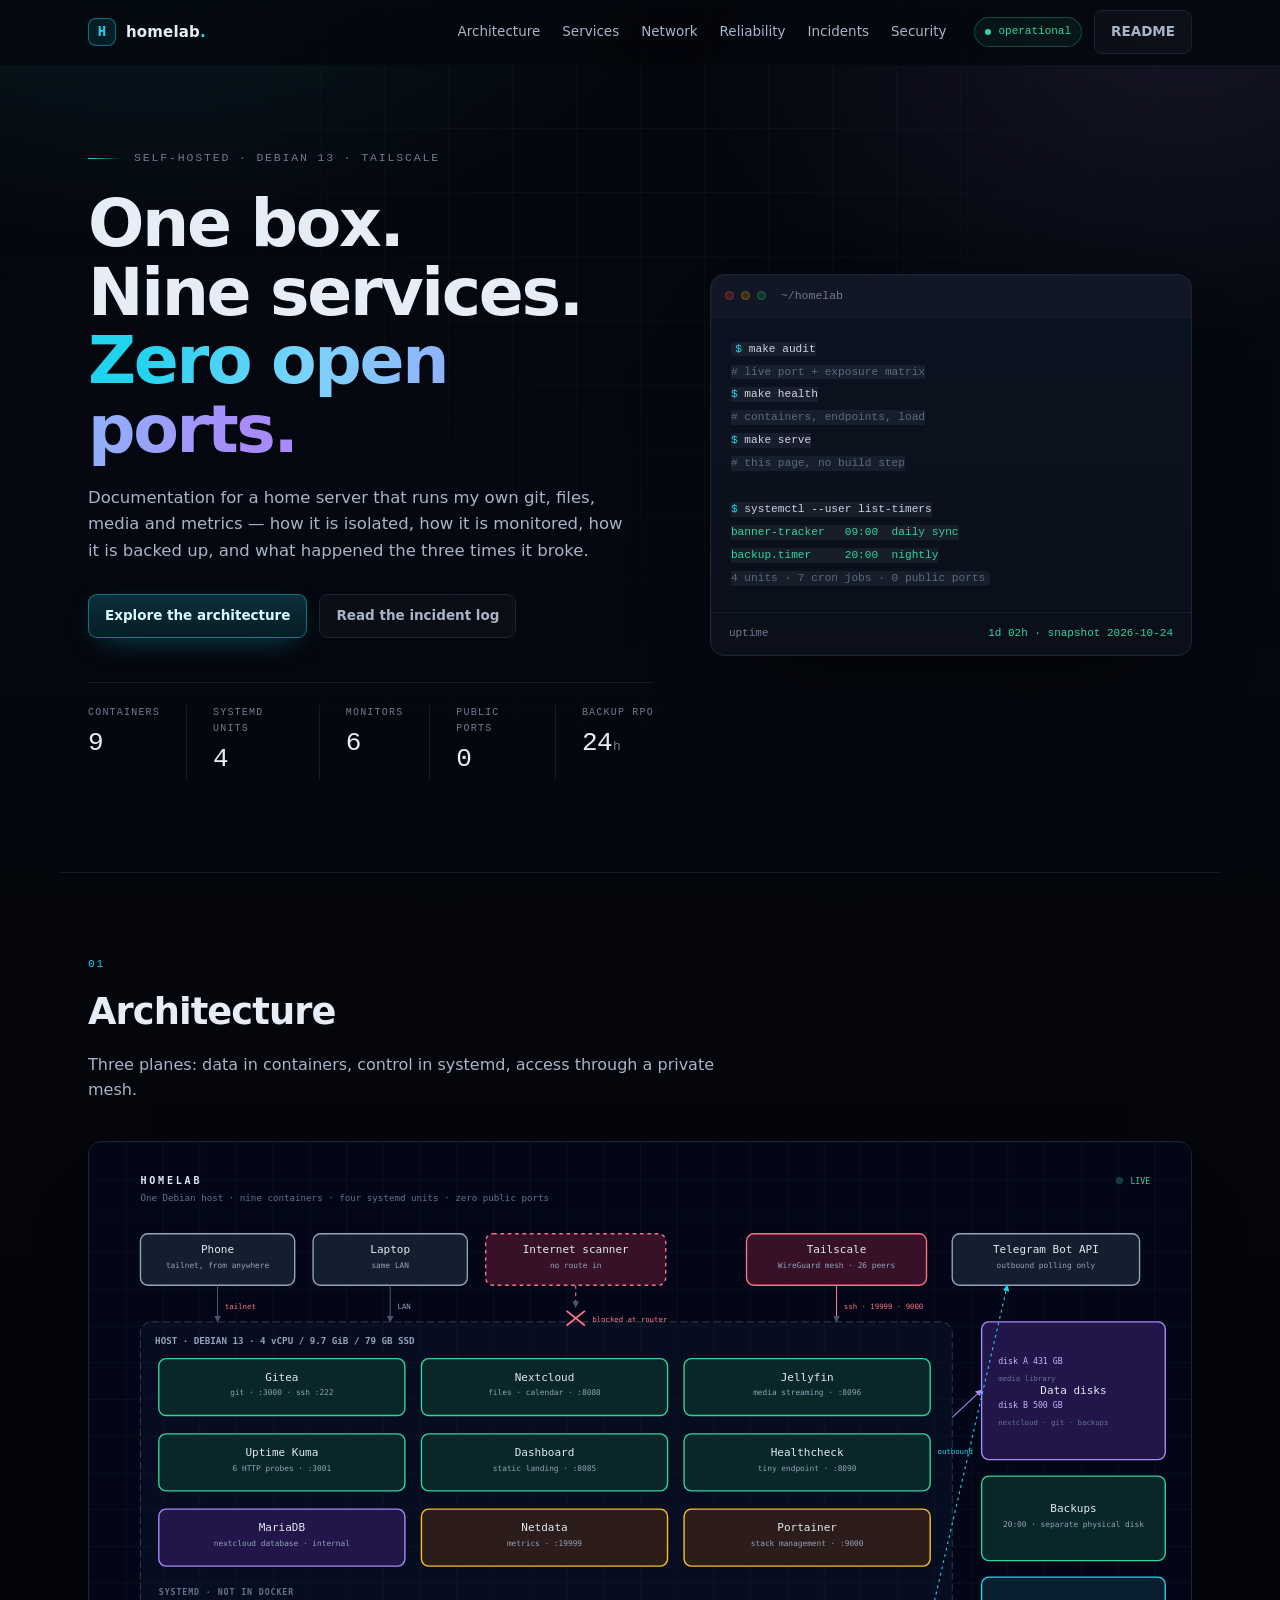
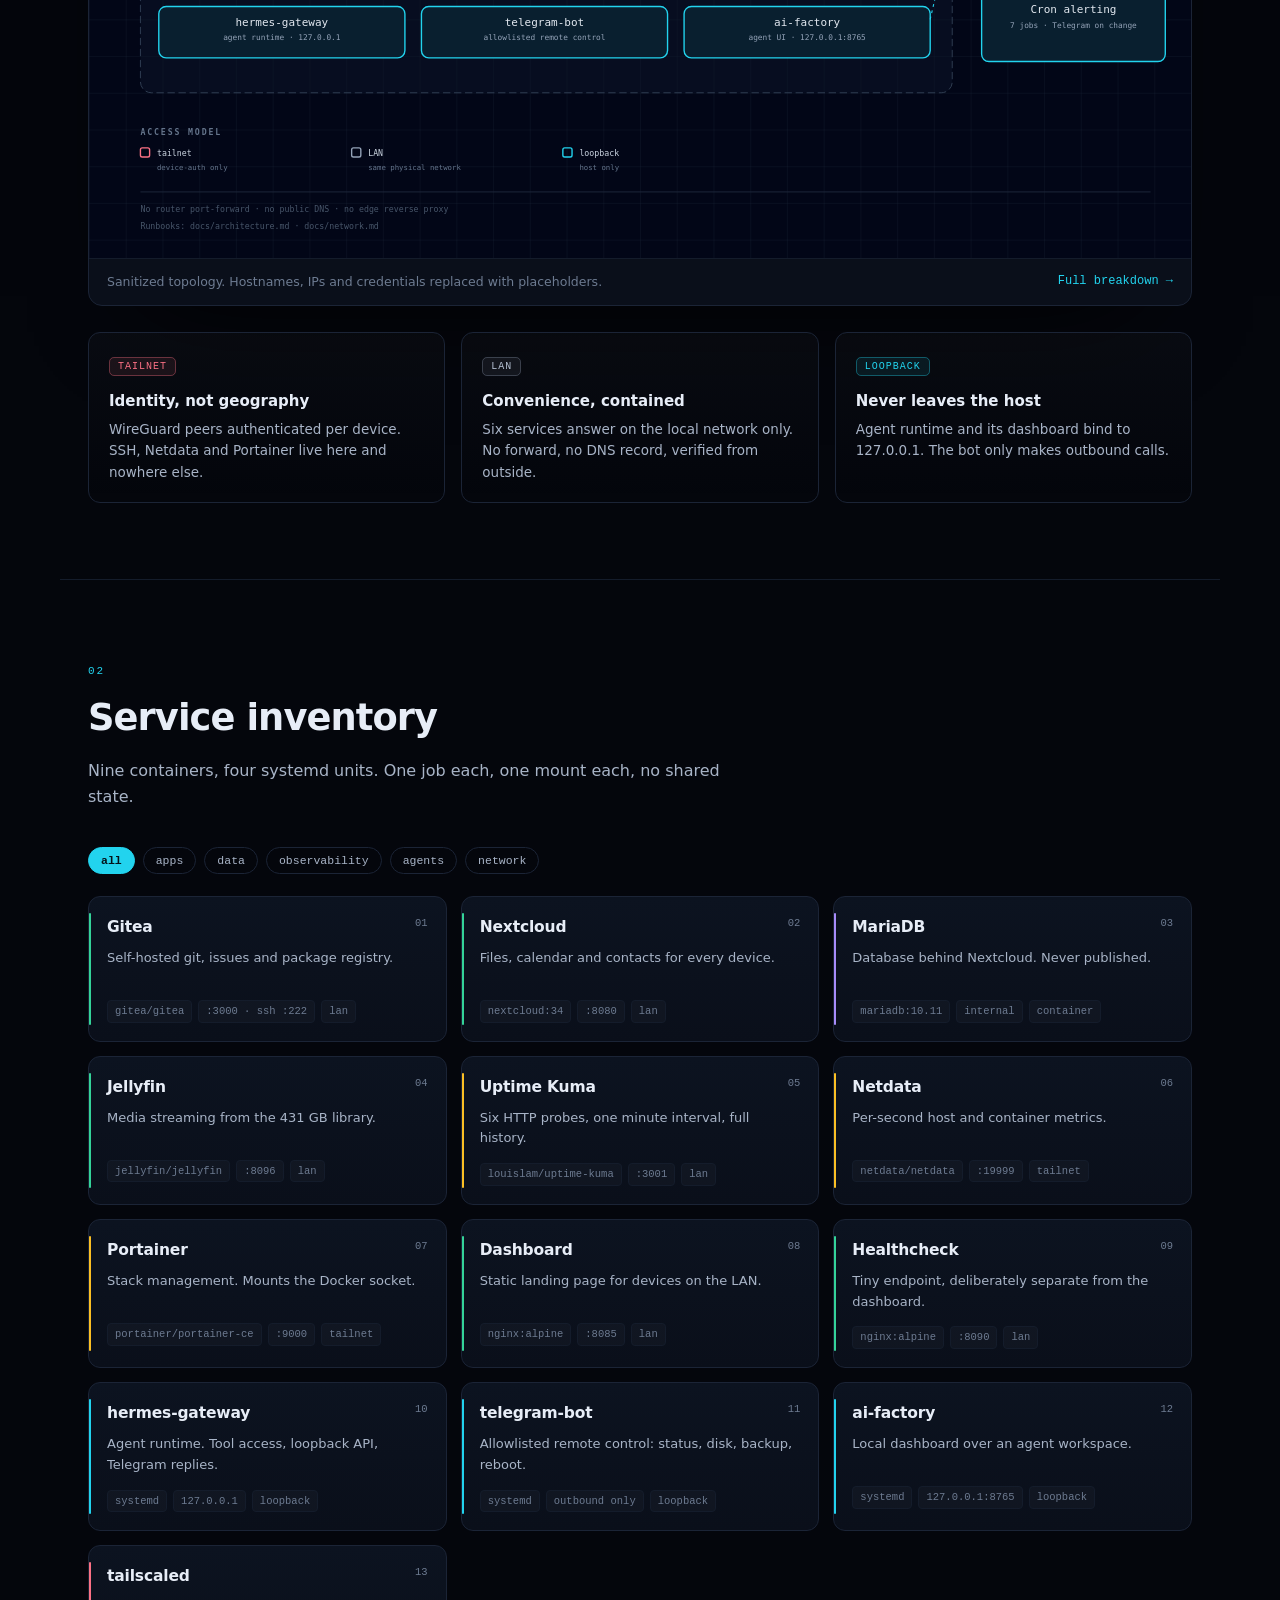
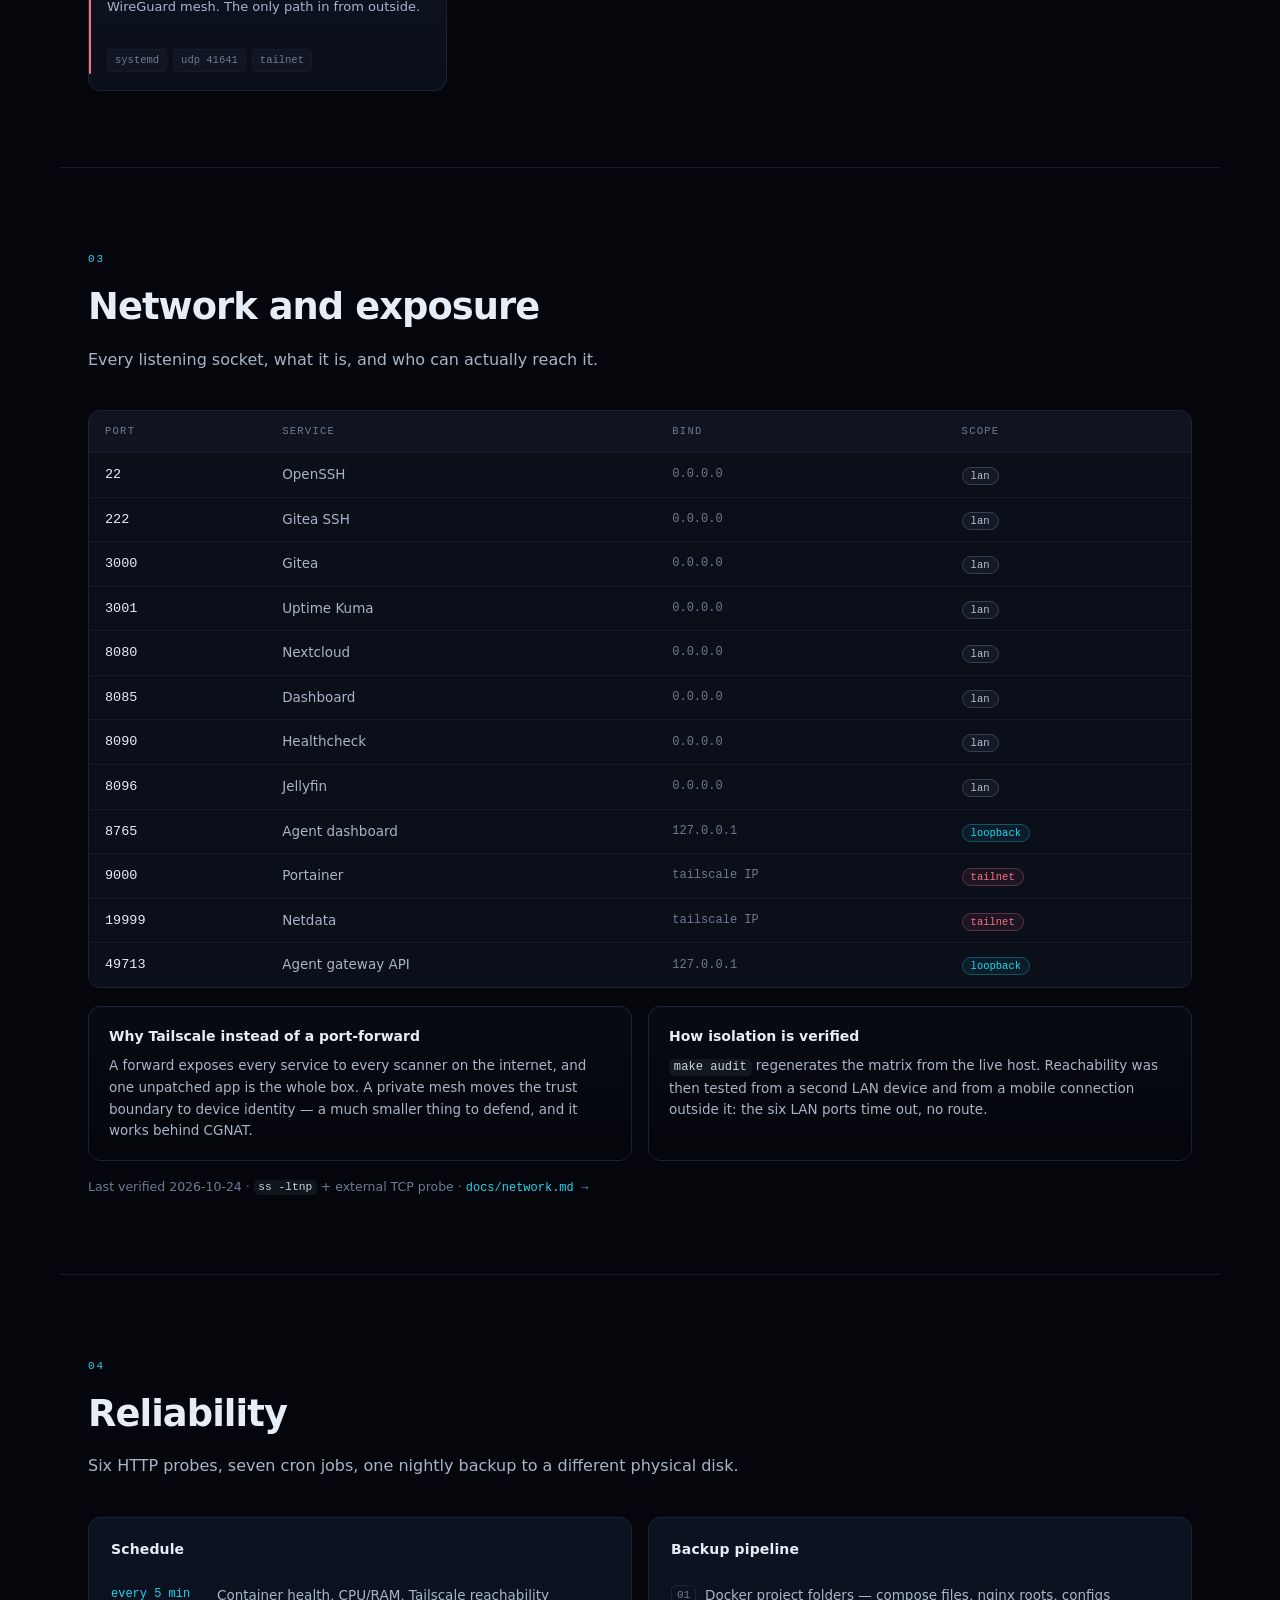
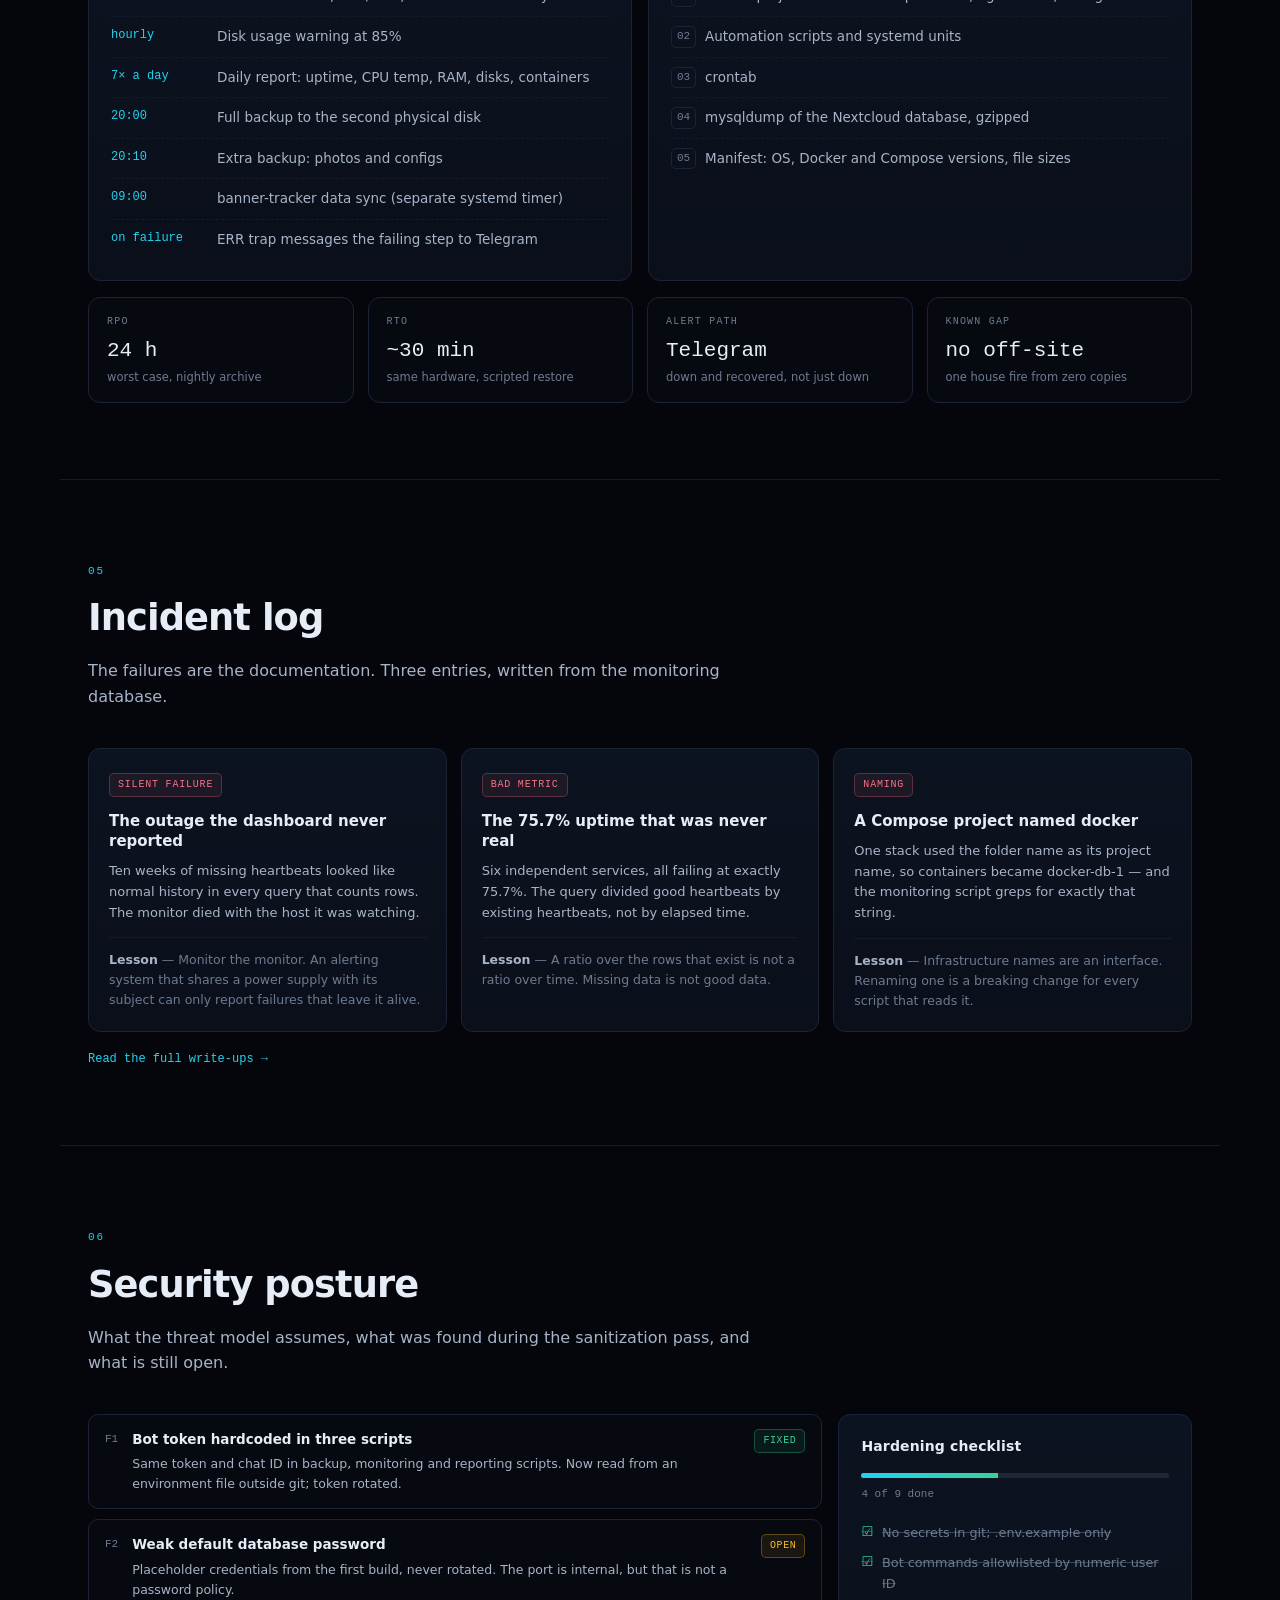
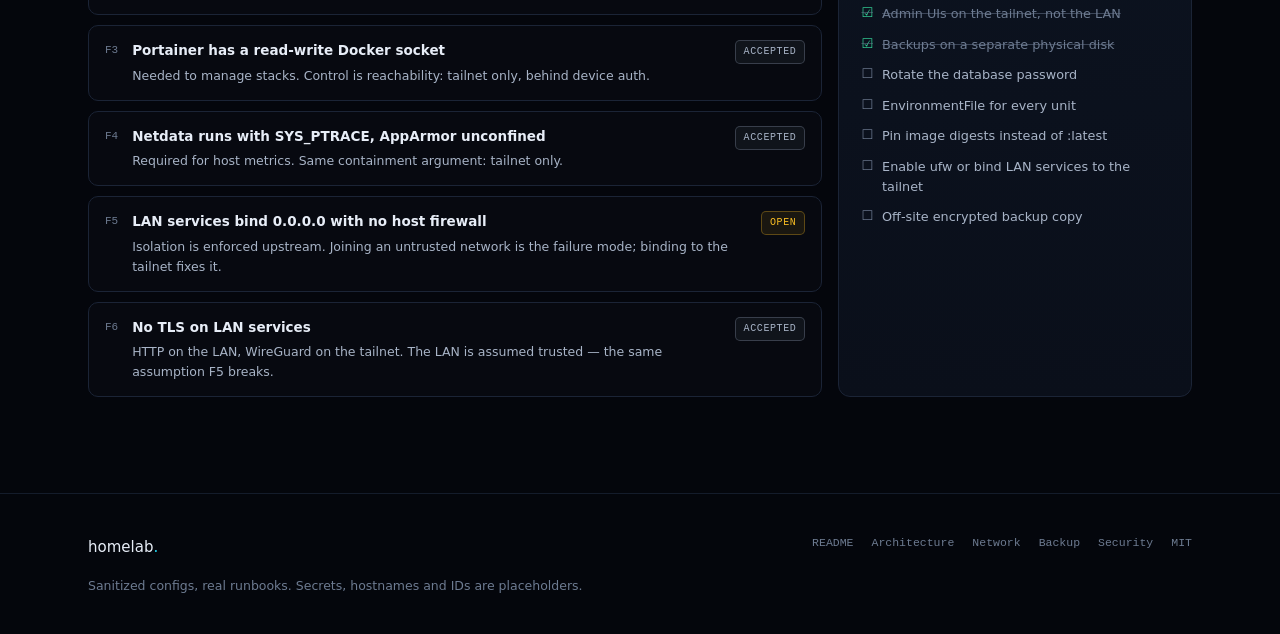
==== site/index.html @ be430cbb "docs: self-hosted homelab — architecture, runbooks, incidents, portfolio UI - README: service invent" ====
<!DOCTYPE html>
<html lang="en">
<head>
<meta charset="utf-8">
<meta name="viewport" content="width=device-width, initial-scale=1">
<title>homelab — one box, nine services, zero open ports</title>
<meta name="description" content="Architecture, network model, monitoring, backups and incident log for a self-hosted Debian server running nine containers and four systemd services behind Tailscale.">
<meta name="color-scheme" content="dark">
<link rel="icon" href="data:image/svg+xml,<svg xmlns='http://www.w3.org/2000/svg' viewBox='0 0 100 100'><rect width='100' height='100' rx='20' fill='%23020617'/><text x='50' y='68' font-size='52' font-family='monospace' fill='%2322d3ee' text-anchor='middle'>H</text></svg>">
<link rel="stylesheet" href="styles.css">
</head>
<body>
<a class="skip" href="#main">Skip to content</a>

<header class="nav" id="nav">
  <div class="wrap nav-inner">
    <a class="brand" href="#top">
      <span class="brand-mark">H</span>
      <span class="brand-text">homelab<span class="brand-dot">.</span></span>
    </a>
    <nav class="nav-links" aria-label="Sections">
      <a href="#architecture">Architecture</a>
      <a href="#services">Services</a>
      <a href="#network">Network</a>
      <a href="#reliability">Reliability</a>
      <a href="#incidents">Incidents</a>
      <a href="#security">Security</a>
    </nav>
    <div class="nav-actions">
      <span class="status-pill"><span class="pulse"></span>operational</span>
      <a class="btn btn-ghost" href="../README.md">README</a>
    </div>
  </div>
</header>

<main id="main">
  <section class="hero wrap" id="top">
    <div class="hero-copy">
      <p class="eyebrow"><span class="eyebrow-line"></span>self-hosted · debian 13 · tailscale</p>
      <h1>One box.<br>Nine services.<br><span class="grad">Zero open ports.</span></h1>
      <p class="lede">
        Documentation for a home server that runs my own git, files, media and metrics —
        how it is isolated, how it is monitored, how it is backed up, and what happened
        the three times it broke.
      </p>
      <div class="cta-row">
        <a class="btn btn-primary" href="#architecture">Explore the architecture</a>
        <a class="btn btn-ghost" href="#incidents">Read the incident log</a>
      </div>
      <dl class="stats" id="stats">
        <div><dt>containers</dt><dd data-count="9">0</dd></div>
        <div><dt>systemd units</dt><dd data-count="4">0</dd></div>
        <div><dt>monitors</dt><dd data-count="6">0</dd></div>
        <div><dt>public ports</dt><dd data-count="0">0</dd></div>
        <div><dt>backup RPO</dt><dd>24<span class="unit">h</span></dd></div>
      </dl>
    </div>

    <aside class="hero-panel" aria-label="Operations quick reference">
      <div class="panel-head">
        <span class="dot dot-red"></span><span class="dot dot-amber"></span><span class="dot dot-green"></span>
        <span class="panel-title">~/homelab</span>
      </div>
      <pre class="terminal"><code><span class="t-prompt">$</span> make audit
<span class="t-dim"># live port + exposure matrix</span>
<span class="t-prompt">$</span> make health
<span class="t-dim"># containers, endpoints, load</span>
<span class="t-prompt">$</span> make serve
<span class="t-dim"># this page, no build step</span>

<span class="t-prompt">$</span> systemctl --user list-timers
<span class="t-ok">banner-tracker   09:00  daily sync</span>
<span class="t-ok">backup.timer     20:00  nightly</span>
<span class="t-dim">4 units · 7 cron jobs · 0 public ports</span></code></pre>
      <div class="panel-foot">
        <span class="mono">uptime</span>
        <span class="mono ok" id="uptime">checking…</span>
      </div>
    </aside>
  </section>

  <section class="wrap section" id="architecture">
    <div class="section-head">
      <span class="sec-num">01</span>
      <h2>Architecture</h2>
      <p>Three planes: data in containers, control in systemd, access through a private mesh.</p>
    </div>
    <figure class="diagram">
      <img src="assets/architecture.svg" alt="Diagram: phone and laptop reach the host over Tailscale or the LAN; an internet scanner is blocked at the router; the host runs Gitea, Nextcloud, MariaDB, Jellyfin, Uptime Kuma, Netdata, Portainer, a dashboard, a healthcheck endpoint and three systemd services." loading="lazy" width="1200" height="780">
      <figcaption>
        <span>Sanitized topology. Hostnames, IPs and credentials replaced with placeholders.</span>
        <a class="link-arrow" href="../docs/architecture.md">Full breakdown</a>
      </figcaption>
    </figure>
    <div class="tier-grid">
      <article class="tier">
        <span class="tier-tag tailnet">tailnet</span>
        <h3>Identity, not geography</h3>
        <p>WireGuard peers authenticated per device. SSH, Netdata and Portainer live here and nowhere else.</p>
      </article>
      <article class="tier">
        <span class="tier-tag lan">LAN</span>
        <h3>Convenience, contained</h3>
        <p>Six services answer on the local network only. No forward, no DNS record, verified from outside.</p>
      </article>
      <article class="tier">
        <span class="tier-tag loopback">loopback</span>
        <h3>Never leaves the host</h3>
        <p>Agent runtime and its dashboard bind to 127.0.0.1. The bot only makes outbound calls.</p>
      </article>
    </div>
  </section>

  <section class="wrap section" id="services">
    <div class="section-head">
      <span class="sec-num">02</span>
      <h2>Service inventory</h2>
      <p>Nine containers, four systemd units. One job each, one mount each, no shared state.</p>
    </div>
    <div class="filters" id="filters" role="tablist" aria-label="Filter services"></div>
    <div class="service-grid" id="service-grid"></div>
  </section>

  <section class="wrap section" id="network">
    <div class="section-head">
      <span class="sec-num">03</span>
      <h2>Network and exposure</h2>
      <p>Every listening socket, what it is, and who can actually reach it.</p>
    </div>
    <div class="port-wrap">
      <table class="ports">
        <thead><tr><th>Port</th><th>Service</th><th>Bind</th><th>Scope</th></tr></thead>
        <tbody id="port-body"></tbody>
      </table>
    </div>
    <div class="note-row">
      <div class="note">
        <h3>Why Tailscale instead of a port-forward</h3>
        <p>A forward exposes every service to every scanner on the internet, and one unpatched app is the whole box. A private mesh moves the trust boundary to device identity — a much smaller thing to defend, and it works behind CGNAT.</p>
      </div>
      <div class="note">
        <h3>How isolation is verified</h3>
        <p><code>make audit</code> regenerates the matrix from the live host. Reachability was then tested from a second LAN device and from a mobile connection outside it: the six LAN ports time out, no route.</p>
      </div>
    </div>
    <p class="fine">Last verified 2026-10-24 · <code>ss -ltnp</code> + external TCP probe · <a class="link-arrow" href="../docs/network.md">docs/network.md</a></p>
  </section>

  <section class="wrap section" id="reliability">
    <div class="section-head">
      <span class="sec-num">04</span>
      <h2>Reliability</h2>
      <p>Six HTTP probes, seven cron jobs, one nightly backup to a different physical disk.</p>
    </div>
    <div class="two-col">
      <div class="card list-card">
        <h3>Schedule</h3>
        <ul class="timeline" id="cron"></ul>
      </div>
      <div class="card list-card">
        <h3>Backup pipeline</h3>
        <ol class="steps" id="backup-steps"></ol>
      </div>
    </div>
    <div class="metrics">
      <div class="metric"><span class="metric-k">RPO</span><span class="metric-v">24 h</span><span class="metric-n">worst case, nightly archive</span></div>
      <div class="metric"><span class="metric-k">RTO</span><span class="metric-v">~30 min</span><span class="metric-n">same hardware, scripted restore</span></div>
      <div class="metric"><span class="metric-k">Alert path</span><span class="metric-v">Telegram</span><span class="metric-n">down and recovered, not just down</span></div>
      <div class="metric"><span class="metric-k">Known gap</span><span class="metric-v">no off-site</span><span class="metric-n">one house fire from zero copies</span></div>
    </div>
  </section>

  <section class="wrap section" id="incidents">
    <div class="section-head">
      <span class="sec-num">05</span>
      <h2>Incident log</h2>
      <p>The failures are the documentation. Three entries, written from the monitoring database.</p>
    </div>
    <div class="incident-grid" id="incidents-list"></div>
    <p class="fine"><a class="link-arrow" href="../docs/incidents.md">Read the full write-ups</a></p>
  </section>

  <section class="wrap section" id="security">
    <div class="section-head">
      <span class="sec-num">06</span>
      <h2>Security posture</h2>
      <p>What the threat model assumes, what was found during the sanitization pass, and what is still open.</p>
    </div>
    <div class="two-col sec-col">
      <div class="findings" id="findings"></div>
      <div class="card checklist-card">
        <h3>Hardening checklist</h3>
        <div class="progress"><span id="progress-bar"></span></div>
        <p class="progress-label"><span id="progress-done">0</span> of <span id="progress-total">0</span> done</p>
        <ul class="checklist" id="checklist"></ul>
      </div>
    </div>
  </section>
</main>

<footer class="footer">
  <div class="wrap footer-inner">
    <div>
      <span class="brand-text">homelab<span class="brand-dot">.</span></span>
      <p class="fine">Sanitized configs, real runbooks. Secrets, hostnames and IDs are placeholders.</p>
    </div>
    <div class="footer-links">
      <a href="../README.md">README</a>
      <a href="../docs/architecture.md">Architecture</a>
      <a href="../docs/network.md">Network</a>
      <a href="../docs/runbook-backup.md">Backup</a>
      <a href="../docs/security.md">Security</a>
      <a href="../LICENSE">MIT</a>
    </div>
  </div>
</footer>
<script src="app.js"></script>
</body>
</html>
---- site/styles.css ----
:root{
  --bg:#04060c;
  --bg-2:#070b14;
  --panel:#0a0f1a;
  --panel-2:#0c1320;
  --line:#1b2436;
  --line-soft:#141c2b;
  --ink:#e7edf7;
  --ink-2:#a8b4c7;
  --ink-3:#6d7b91;
  --cyan:#22d3ee;
  --emerald:#34d399;
  --violet:#a78bfa;
  --amber:#fbbf24;
  --rose:#fb7185;
  --radius:14px;
  --mono:ui-monospace,SFMono-Regular,"SF Mono",Menlo,Consolas,monospace;
  --sans:system-ui,-apple-system,"Segoe UI",Roboto,Inter,sans-serif;
  --max:1160px;
}
*{box-sizing:border-box}
html{scroll-behavior:smooth}
body{
  margin:0;background:var(--bg);color:var(--ink);font-family:var(--sans);
  font-size:16px;line-height:1.6;-webkit-font-smoothing:antialiased;
  background-image:
    radial-gradient(900px 520px at 12% -8%,rgba(34,211,238,.10),transparent 60%),
    radial-gradient(800px 500px at 92% 4%,rgba(167,139,250,.10),transparent 62%),
    linear-gradient(180deg,#04060c 0%,#050810 55%,#04060c 100%);
  background-attachment:fixed;
}
body::before{
  content:"";position:fixed;inset:0;pointer-events:none;z-index:0;
  background-image:linear-gradient(to right,rgba(148,163,184,.045) 1px,transparent 1px),
                   linear-gradient(to bottom,rgba(148,163,184,.045) 1px,transparent 1px);
  background-size:64px 64px;
  mask-image:radial-gradient(ellipse at 50% 0%,#000 20%,transparent 78%);
}
main,.nav,.footer{position:relative;z-index:1}
a{color:inherit;text-decoration:none}
code{font-family:var(--mono);font-size:.9em;color:#cbd5e1;background:rgba(148,163,184,.09);padding:.12em .4em;border-radius:5px}
.wrap{max-width:var(--max);margin-inline:auto;padding-inline:28px}
.skip{position:absolute;left:-9999px}
.skip:focus{left:16px;top:16px;z-index:50;background:var(--panel);padding:10px 16px;border-radius:8px}

/* nav */
.nav{position:sticky;top:0;z-index:20;backdrop-filter:blur(14px);background:rgba(4,6,12,.72);border-bottom:1px solid transparent;transition:border-color .25s,background .25s}
.nav.scrolled{border-bottom-color:var(--line-soft);background:rgba(4,6,12,.9)}
.nav-inner{display:flex;align-items:center;gap:28px;height:64px}
.brand{display:flex;align-items:center;gap:10px;font-weight:650;letter-spacing:.01em}
.brand-mark{display:grid;place-items:center;width:28px;height:28px;border-radius:8px;border:1px solid rgba(34,211,238,.45);background:rgba(34,211,238,.10);color:var(--cyan);font-family:var(--mono);font-size:14px}
.brand-text{font-size:15px}
.brand-dot{color:var(--cyan)}
.nav-links{display:flex;gap:22px;margin-left:auto;font-size:13.5px;color:var(--ink-2)}
.nav-links a{position:relative;padding:4px 0;transition:color .2s}
.nav-links a:hover,.nav-links a.active{color:var(--ink)}
.nav-links a.active::after{content:"";position:absolute;left:0;right:0;bottom:-2px;height:1px;background:linear-gradient(90deg,var(--cyan),transparent)}
.nav-actions{display:flex;align-items:center;gap:12px}
.status-pill{display:inline-flex;align-items:center;gap:7px;font-family:var(--mono);font-size:11px;color:var(--emerald);border:1px solid rgba(52,211,153,.28);background:rgba(52,211,153,.07);padding:5px 10px;border-radius:999px}
.pulse{width:6px;height:6px;border-radius:50%;background:var(--emerald);box-shadow:0 0 0 0 rgba(52,211,153,.55);animation:pulse 2.4s infinite}
@keyframes pulse{0%{box-shadow:0 0 0 0 rgba(52,211,153,.5)}70%{box-shadow:0 0 0 7px rgba(52,211,153,0)}100%{box-shadow:0 0 0 0 rgba(52,211,153,0)}}

.btn{display:inline-flex;align-items:center;gap:8px;font-size:13.5px;font-weight:550;padding:10px 16px;border-radius:9px;border:1px solid var(--line);transition:transform .18s,border-color .18s,background .18s,box-shadow .18s}
.btn:hover{transform:translateY(-1px)}
.btn-primary{background:linear-gradient(180deg,rgba(34,211,238,.20),rgba(34,211,238,.10));border-color:rgba(34,211,238,.45);color:#d8fbff;box-shadow:0 8px 30px -14px rgba(34,211,238,.6)}
.btn-primary:hover{border-color:rgba(34,211,238,.8);box-shadow:0 12px 36px -14px rgba(34,211,238,.75)}
.btn-ghost{color:var(--ink-2);background:rgba(148,163,184,.04)}
.btn-ghost:hover{color:var(--ink);border-color:#2b3a52;background:rgba(148,163,184,.09)}

/* hero */
.hero{display:grid;grid-template-columns:1.08fr .92fr;gap:56px;align-items:center;padding-block:84px 92px}
.eyebrow{display:flex;align-items:center;gap:12px;font-family:var(--mono);font-size:11.5px;letter-spacing:.16em;text-transform:uppercase;color:var(--ink-3);margin:0 0 22px}
.eyebrow-line{width:34px;height:1px;background:linear-gradient(90deg,var(--cyan),transparent)}
h1{margin:0 0 22px;font-size:clamp(2.5rem,5.4vw,4.15rem);line-height:1.03;letter-spacing:-.035em;font-weight:680}
.grad{background:linear-gradient(100deg,var(--cyan) 10%,#7dd3fc 40%,var(--violet) 90%);-webkit-background-clip:text;background-clip:text;color:transparent}
.lede{max-width:52ch;color:var(--ink-2);font-size:16.5px;margin:0 0 30px}
.cta-row{display:flex;gap:12px;flex-wrap:wrap;margin-bottom:44px}
.stats{display:grid;grid-template-columns:repeat(5,auto);gap:0;margin:0;border-top:1px solid var(--line-soft);padding-top:22px}
.stats>div{padding-right:26px;margin-right:26px;border-right:1px solid var(--line-soft)}
.stats>div:last-child{border-right:0;margin-right:0;padding-right:0}
.stats dt{font-family:var(--mono);font-size:10px;letter-spacing:.12em;text-transform:uppercase;color:var(--ink-3)}
.stats dd{margin:2px 0 0;font-family:var(--mono);font-size:26px;color:var(--ink);letter-spacing:-.02em}
.stats .unit{font-size:13px;color:var(--ink-3);margin-left:1px}

.hero-panel{background:linear-gradient(180deg,var(--panel-2),var(--panel));border:1px solid var(--line);border-radius:var(--radius);overflow:hidden;box-shadow:0 40px 90px -50px rgba(0,0,0,.9),0 0 0 1px rgba(255,255,255,.02) inset}
.panel-head{display:flex;align-items:center;gap:7px;padding:12px 14px;border-bottom:1px solid var(--line-soft);background:rgba(148,163,184,.03)}
.dot{width:9px;height:9px;border-radius:50%}
.dot-red{background:#3f1d24;border:1px solid #7f2b3a}
.dot-amber{background:#3b2c14;border:1px solid #7a5a1f}
.dot-green{background:#123328;border:1px solid #1f6b50}
.panel-title{margin-left:8px;font-family:var(--mono);font-size:11.5px;color:var(--ink-3)}
.terminal{margin:0;padding:20px 20px 22px;font-family:var(--mono);font-size:12.4px;line-height:1.85;overflow-x:auto;color:#c3cede}
.t-prompt{color:var(--cyan)}
.t-dim{color:#5b6a80}
.t-ok{color:var(--emerald)}
.panel-foot{display:flex;justify-content:space-between;padding:12px 18px;border-top:1px solid var(--line-soft);font-size:11px;color:var(--ink-3)}
.panel-foot .ok{color:var(--emerald)}
.mono{font-family:var(--mono)}

/* sections */
.section{padding-block:76px;border-top:1px solid var(--line-soft)}
.section-head{max-width:66ch;margin-bottom:38px}
.sec-num{font-family:var(--mono);font-size:11px;color:var(--cyan);letter-spacing:.18em}
.section-head h2{margin:8px 0 10px;font-size:clamp(1.7rem,3vw,2.3rem);letter-spacing:-.025em;font-weight:650}
.section-head p{margin:0;color:var(--ink-2)}

.diagram{margin:0 0 26px;border:1px solid var(--line);border-radius:var(--radius);background:var(--panel);overflow:hidden;box-shadow:0 50px 100px -60px #000}
.diagram img{display:block;width:100%;height:auto}
.diagram figcaption{display:flex;justify-content:space-between;gap:20px;flex-wrap:wrap;padding:13px 18px;border-top:1px solid var(--line-soft);font-size:12.5px;color:var(--ink-3)}
.link-arrow{color:var(--cyan);font-family:var(--mono);font-size:12px;white-space:nowrap}
.link-arrow::after{content:" →"}
.link-arrow:hover{color:#7de8f8}

.tier-grid{display:grid;grid-template-columns:repeat(3,1fr);gap:16px}
.tier{border:1px solid var(--line);border-radius:12px;padding:18px 20px;background:linear-gradient(180deg,rgba(148,163,184,.035),transparent)}
.tier h3{margin:12px 0 6px;font-size:15px;font-weight:600}
.tier p{margin:0;font-size:13.5px;color:var(--ink-2)}
.tier-tag{font-family:var(--mono);font-size:10px;letter-spacing:.1em;text-transform:uppercase;padding:3px 8px;border-radius:5px;border:1px solid}
.tailnet{color:var(--rose);border-color:rgba(251,113,133,.35);background:rgba(251,113,133,.08)}
.lan{color:#b6c2d4;border-color:rgba(148,163,184,.3);background:rgba(148,163,184,.08)}
.loopback{color:var(--cyan);border-color:rgba(34,211,238,.35);background:rgba(34,211,238,.08)}

/* filters + services */
.filters{display:flex;gap:8px;flex-wrap:wrap;margin-bottom:22px}
.chip{font-family:var(--mono);font-size:11.5px;color:var(--ink-2);background:transparent;border:1px solid var(--line);padding:6px 12px;border-radius:999px;cursor:pointer;transition:all .18s}
.chip:hover{border-color:#2e3d55;color:var(--ink)}
.chip[aria-selected="true"]{color:#04121a;background:var(--cyan);border-color:var(--cyan);font-weight:600}
.service-grid{display:grid;grid-template-columns:repeat(3,1fr);gap:14px}
.svc{position:relative;border:1px solid var(--line);border-radius:12px;padding:18px;background:linear-gradient(180deg,var(--panel-2),var(--panel));transition:transform .2s,border-color .2s,box-shadow .2s}
.svc:hover{transform:translateY(-2px);border-color:#2b3a52;box-shadow:0 20px 40px -30px #000}
.svc-top{display:flex;justify-content:space-between;align-items:flex-start;gap:10px}
.svc-name{font-size:15.5px;font-weight:620;letter-spacing:-.01em}
.svc-idx{font-family:var(--mono);font-size:10.5px;color:var(--ink-3)}
.svc-role{margin:8px 0 14px;font-size:13px;color:var(--ink-2);min-height:38px}
.svc-meta{display:flex;flex-wrap:wrap;gap:6px;font-family:var(--mono);font-size:10.5px;color:var(--ink-3)}
.svc-meta span{border:1px solid var(--line-soft);padding:2px 7px;border-radius:4px;background:rgba(148,163,184,.04)}
.svc-cat{position:absolute;left:0;top:16px;bottom:16px;width:2px;border-radius:2px}
.cat-apps{background:var(--emerald)}
.cat-data{background:var(--violet)}
.cat-obs{background:var(--amber)}
.cat-agents{background:var(--cyan)}
.cat-net{background:var(--rose)}

/* network table */
.port-wrap{border:1px solid var(--line);border-radius:12px;overflow:hidden;background:var(--panel)}
.ports{width:100%;border-collapse:collapse;font-size:13.5px}
.ports th{text-align:left;font-family:var(--mono);font-size:10.5px;letter-spacing:.12em;text-transform:uppercase;color:var(--ink-3);padding:12px 16px;background:rgba(148,163,184,.035);border-bottom:1px solid var(--line-soft);font-weight:500}
.ports td{padding:11px 16px;border-bottom:1px solid var(--line-soft);color:var(--ink-2)}
.ports tr:last-child td{border-bottom:0}
.ports tr:hover td{background:rgba(148,163,184,.025);color:var(--ink)}
.ports td:first-child{font-family:var(--mono);color:var(--ink)}
.ports td:nth-child(3){font-family:var(--mono);font-size:12px;color:var(--ink-3)}
.scope{font-family:var(--mono);font-size:10.5px;padding:2px 8px;border-radius:999px;border:1px solid}
.scope-tailnet{color:var(--rose);border-color:rgba(251,113,133,.3);background:rgba(251,113,133,.07)}
.scope-lan{color:#b6c2d4;border-color:rgba(148,163,184,.28);background:rgba(148,163,184,.07)}
.scope-loopback{color:var(--cyan);border-color:rgba(34,211,238,.3);background:rgba(34,211,238,.07)}
.scope-container{color:var(--violet);border-color:rgba(167,139,250,.3);background:rgba(167,139,250,.07)}

.note-row{display:grid;grid-template-columns:1fr 1fr;gap:16px;margin-top:18px}
.note{border:1px solid var(--line);border-radius:12px;padding:18px 20px;background:linear-gradient(180deg,rgba(148,163,184,.035),transparent)}
.note h3{margin:0 0 8px;font-size:14px;font-weight:600}
.note p{margin:0;font-size:13.5px;color:var(--ink-2)}
.fine{font-size:12.5px;color:var(--ink-3);margin:16px 0 0}

/* reliability */
.two-col{display:grid;grid-template-columns:1fr 1fr;gap:16px}
.card{border:1px solid var(--line);border-radius:12px;padding:20px 22px;background:linear-gradient(180deg,var(--panel-2),var(--panel))}
.card h3{margin:0 0 16px;font-size:14px;font-weight:600;letter-spacing:.01em}
.timeline{list-style:none;margin:0;padding:0}
.timeline li{display:grid;grid-template-columns:92px 1fr;gap:14px;padding:9px 0;border-bottom:1px dashed var(--line-soft);font-size:13.5px;color:var(--ink-2)}
.timeline li:last-child{border-bottom:0}
.timeline .t{font-family:var(--mono);font-size:12px;color:var(--cyan)}
.steps{list-style:none;counter-reset:s;margin:0;padding:0}
.steps li{counter-increment:s;position:relative;padding:9px 0 9px 34px;border-bottom:1px dashed var(--line-soft);font-size:13.5px;color:var(--ink-2)}
.steps li:last-child{border-bottom:0}
.steps li::before{content:counter(s,decimal-leading-zero);position:absolute;left:0;top:9px;font-family:var(--mono);font-size:11px;color:var(--ink-3);border:1px solid var(--line);border-radius:5px;padding:1px 5px}
.metrics{display:grid;grid-template-columns:repeat(4,1fr);gap:14px;margin-top:16px}
.metric{border:1px solid var(--line);border-radius:12px;padding:16px 18px;background:rgba(148,163,184,.025)}
.metric-k{display:block;font-family:var(--mono);font-size:10px;letter-spacing:.12em;text-transform:uppercase;color:var(--ink-3)}
.metric-v{display:block;font-family:var(--mono);font-size:21px;margin:4px 0 2px;color:var(--ink)}
.metric-n{display:block;font-size:11.5px;color:var(--ink-3);line-height:1.45}

/* incidents */
.incident-grid{display:grid;grid-template-columns:repeat(3,1fr);gap:14px}
.incident{position:relative;border:1px solid var(--line);border-radius:12px;padding:20px;background:linear-gradient(180deg,var(--panel-2),var(--panel));transition:transform .2s,border-color .2s}
.incident:hover{transform:translateY(-2px);border-color:#3a2a33}
.incident .tag{display:inline-block;font-family:var(--mono);font-size:10px;letter-spacing:.08em;text-transform:uppercase;color:var(--rose);border:1px solid rgba(251,113,133,.28);background:rgba(251,113,133,.07);padding:3px 8px;border-radius:5px;margin-bottom:14px}
.incident h3{margin:0 0 10px;font-size:15px;font-weight:620;line-height:1.35}
.incident p{margin:0 0 14px;font-size:13px;color:var(--ink-2)}
.incident .lesson{font-size:12.5px;color:var(--ink-3);border-top:1px solid var(--line-soft);padding-top:12px}
.incident .lesson b{color:var(--ink-2);font-weight:600}

/* security */
.sec-col{grid-template-columns:1.35fr .65fr}
.findings{display:flex;flex-direction:column;gap:10px}
.finding{display:grid;grid-template-columns:auto 1fr auto;gap:14px;align-items:start;border:1px solid var(--line);border-radius:10px;padding:14px 16px;background:rgba(148,163,184,.022)}
.finding .fid{font-family:var(--mono);font-size:11px;color:var(--ink-3);padding-top:2px}
.finding h4{margin:0 0 4px;font-size:13.5px;font-weight:600}
.finding p{margin:0;font-size:12.5px;color:var(--ink-2)}
.badge{font-family:var(--mono);font-size:10px;letter-spacing:.06em;text-transform:uppercase;padding:3px 8px;border-radius:5px;border:1px solid;white-space:nowrap}
.badge.fixed{color:var(--emerald);border-color:rgba(52,211,153,.3);background:rgba(52,211,153,.08)}
.badge.open{color:var(--amber);border-color:rgba(251,191,36,.3);background:rgba(251,191,36,.08)}
.badge.accepted{color:var(--ink-2);border-color:rgba(148,163,184,.3);background:rgba(148,163,184,.07)}
.progress{height:5px;border-radius:99px;background:rgba(148,163,184,.14);overflow:hidden;margin-bottom:8px}
.progress span{display:block;height:100%;width:0;background:linear-gradient(90deg,var(--cyan),var(--emerald));transition:width .9s cubic-bezier(.2,.7,.2,1)}
.progress-label{font-family:var(--mono);font-size:11px;color:var(--ink-3);margin:0 0 14px}
.checklist{list-style:none;margin:0;padding:0;font-size:12.8px;color:var(--ink-2)}
.checklist li{display:flex;gap:9px;padding:5px 0}
.checklist li::before{content:"☐";color:var(--ink-3);font-size:13px;line-height:1.4}
.checklist li.done{color:var(--ink-3);text-decoration:line-through;text-decoration-color:rgba(109,123,145,.5)}
.checklist li.done::before{content:"☑";color:var(--emerald);text-decoration:none}

/* footer */
.footer{border-top:1px solid var(--line-soft);padding-block:40px;margin-top:20px}
.footer-inner{display:flex;justify-content:space-between;gap:30px;flex-wrap:wrap}
.footer-links{display:flex;gap:18px;flex-wrap:wrap;font-family:var(--mono);font-size:11.5px;color:var(--ink-3);align-content:flex-start}
.footer-links a:hover{color:var(--cyan)}

.reveal{opacity:0;transform:translateY(14px);transition:opacity .6s ease,transform .6s cubic-bezier(.2,.7,.2,1)}
.reveal.in{opacity:1;transform:none}

@media (max-width:980px){
  .hero{grid-template-columns:1fr;gap:40px;padding-block:56px 64px}
  .nav-links{display:none}
  .service-grid{grid-template-columns:repeat(2,1fr)}
  .tier-grid,.incident-grid,.metrics{grid-template-columns:repeat(2,1fr)}
  .two-col,.sec-col{grid-template-columns:1fr}
  .stats{grid-template-columns:repeat(3,1fr);gap:16px 0}
}
@media (max-width:640px){
  .wrap{padding-inline:18px}
  .service-grid,.tier-grid,.incident-grid,.metrics,.note-row{grid-template-columns:1fr}
  .stats{grid-template-columns:repeat(2,1fr)}
  .stats>div{border-right:0;margin-right:0;padding-right:0}
  .port-wrap{overflow-x:auto}
  .ports{min-width:560px}
  .section{padding-block:56px}
}
@media (prefers-reduced-motion:reduce){
  *{animation:none!important;transition:none!important;scroll-behavior:auto!important}
  .reveal{opacity:1;transform:none}
}
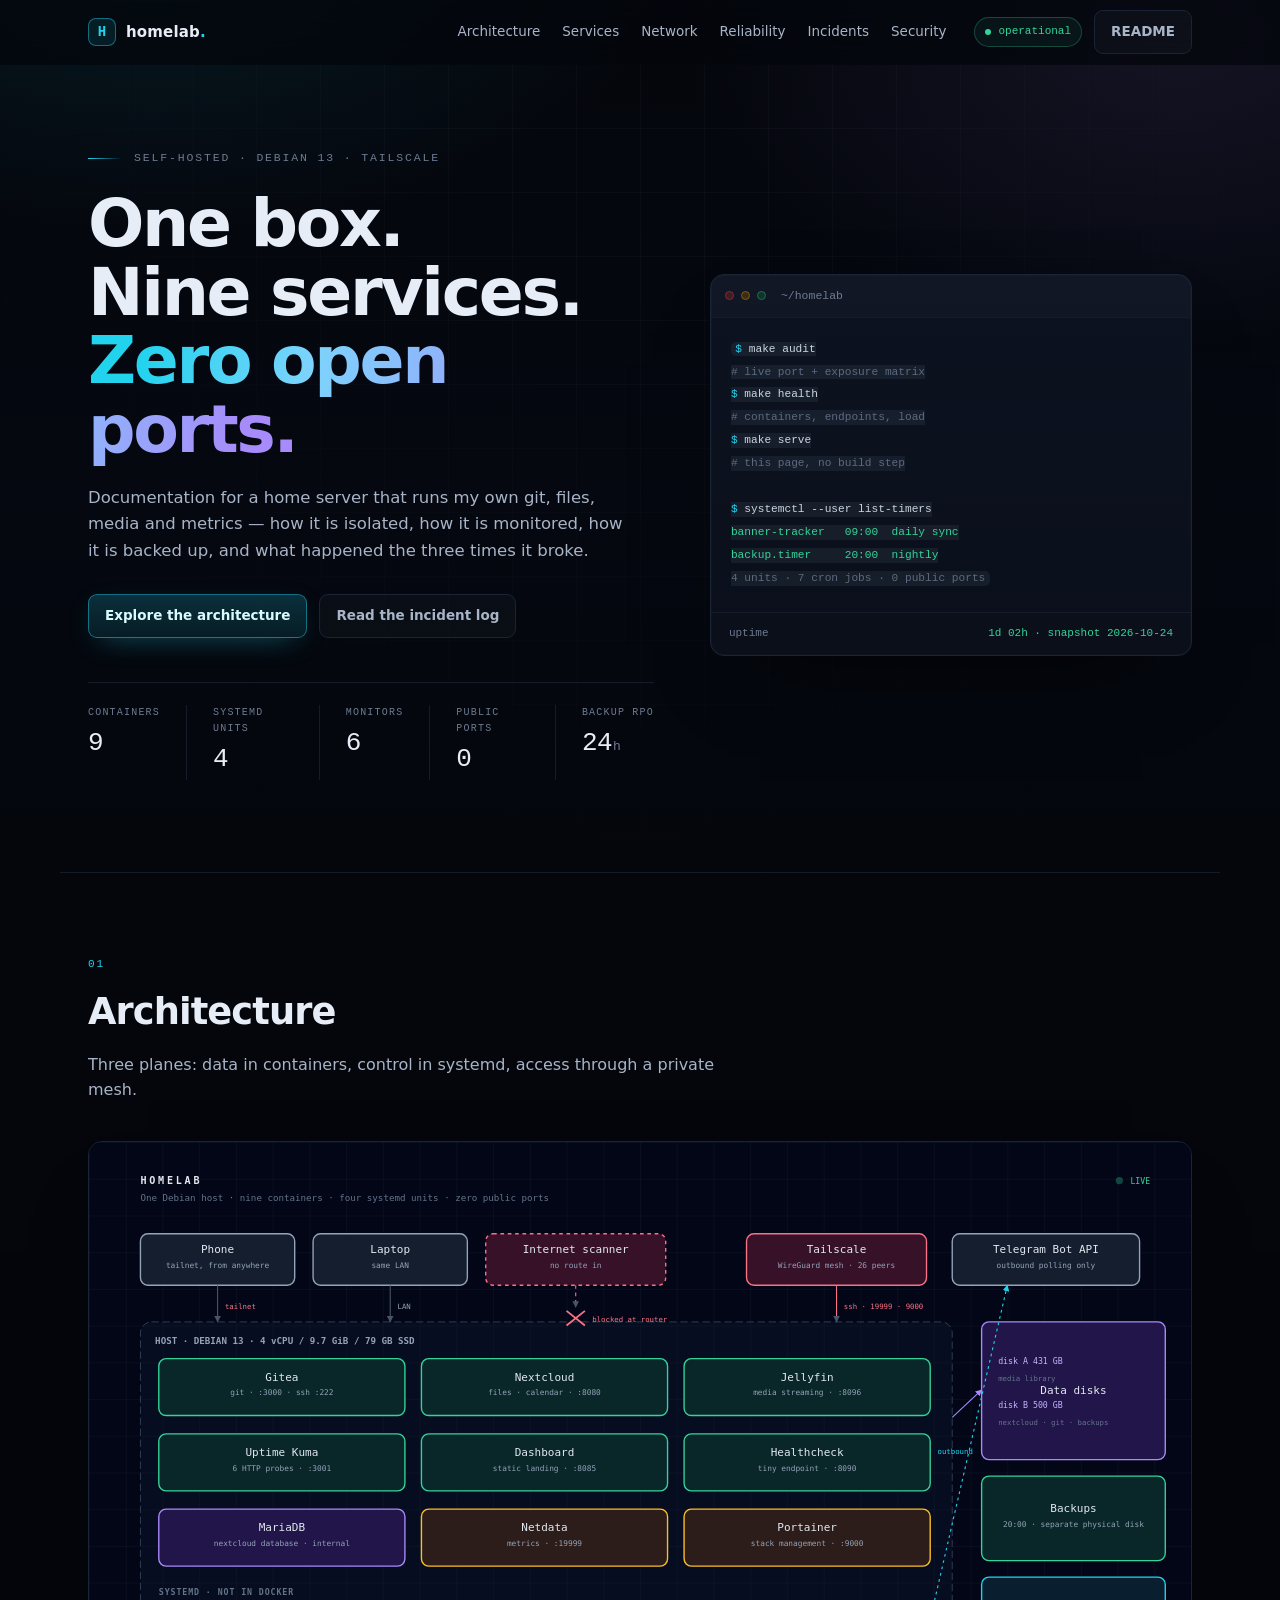
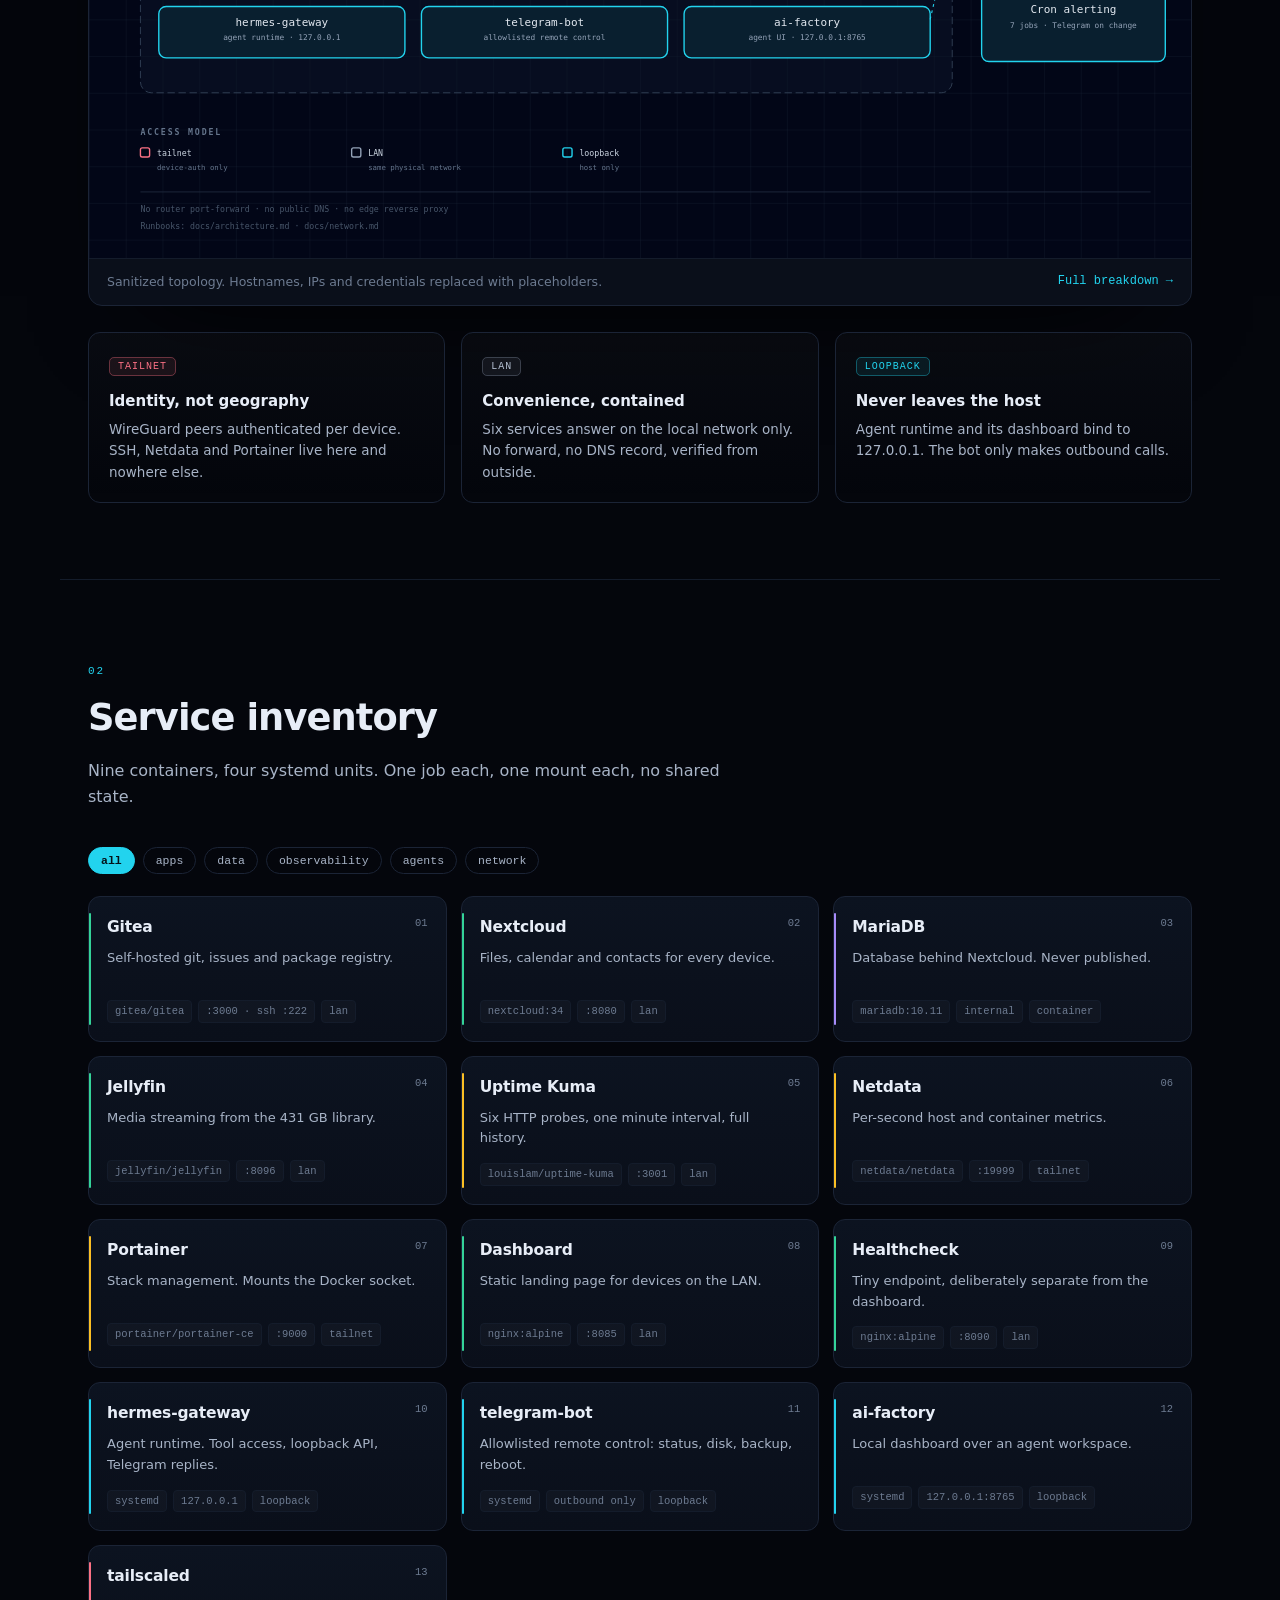
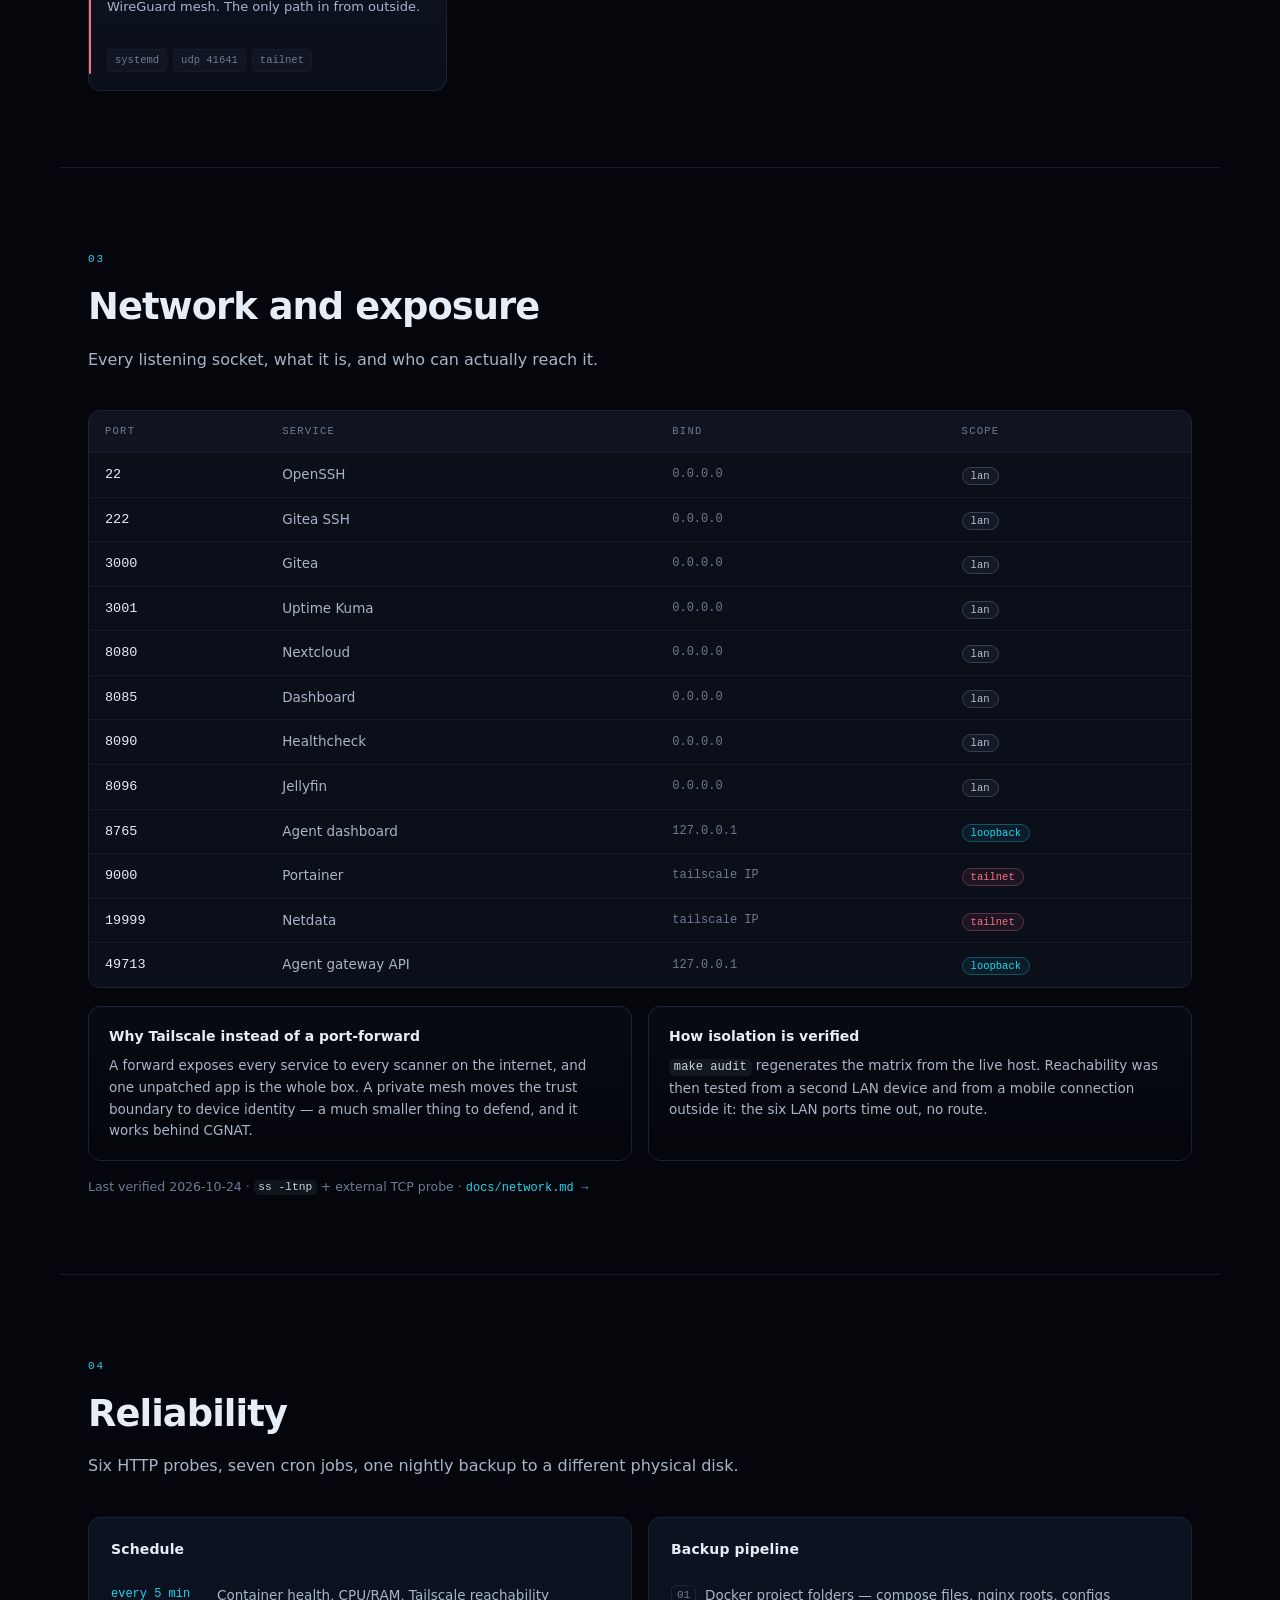
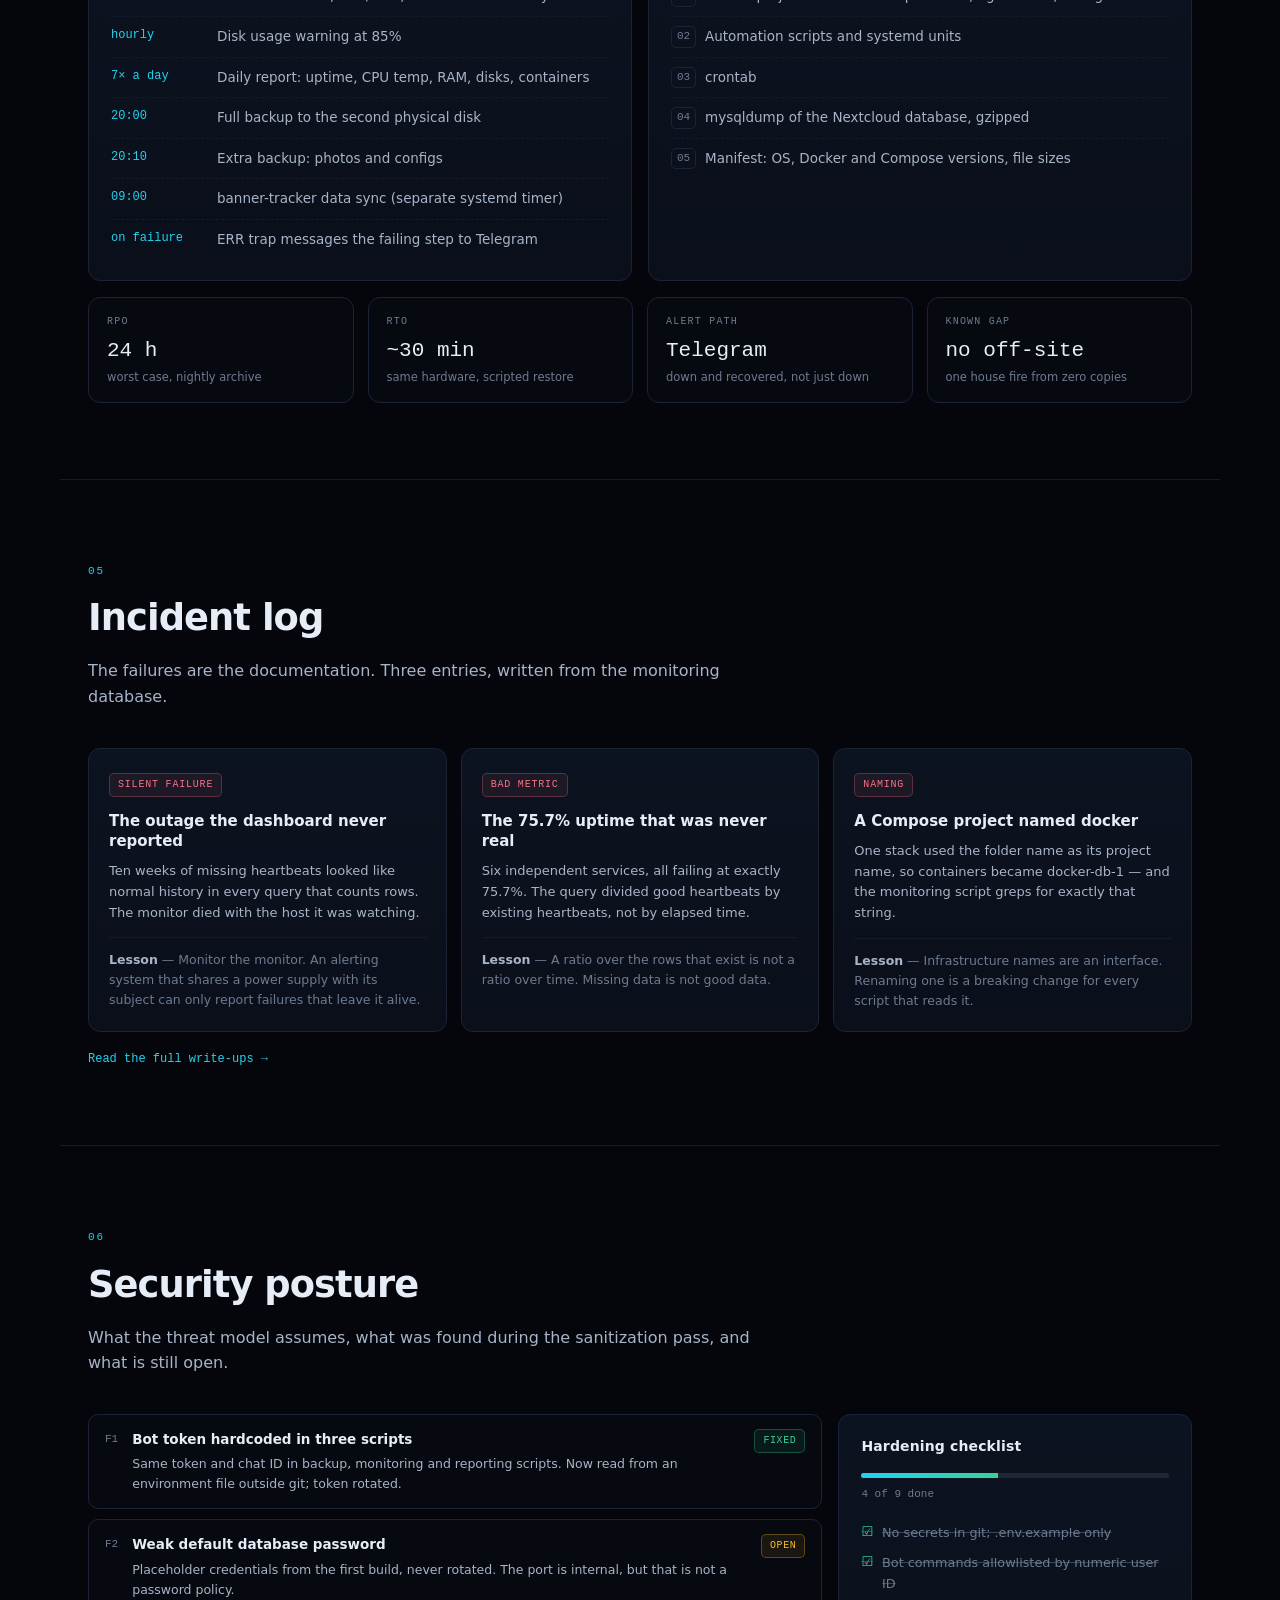
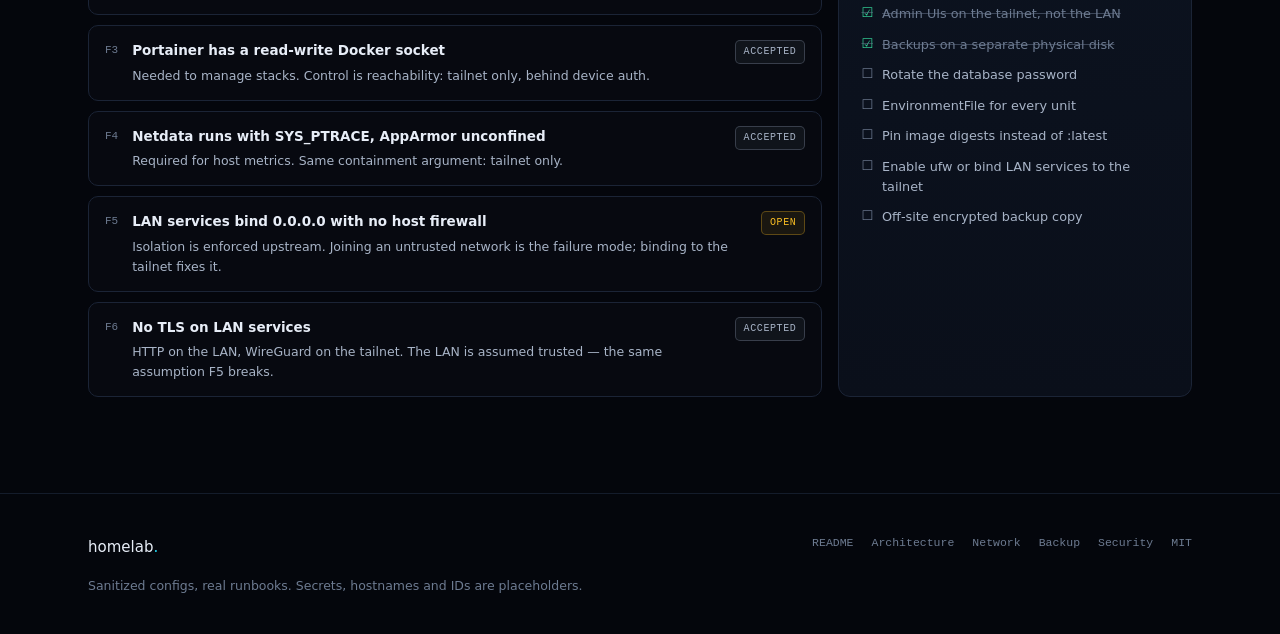
==== commit fe2d8b89: "docs: note that the site ships without a build step" ====
--- a/site/index.html
+++ b/site/index.html
@@ -1,4 +1,5 @@
 <!DOCTYPE html>
+<!-- static site: no build step, no external requests, no CDN -->
 <html lang="en">
 <head>
 <meta charset="utf-8">
